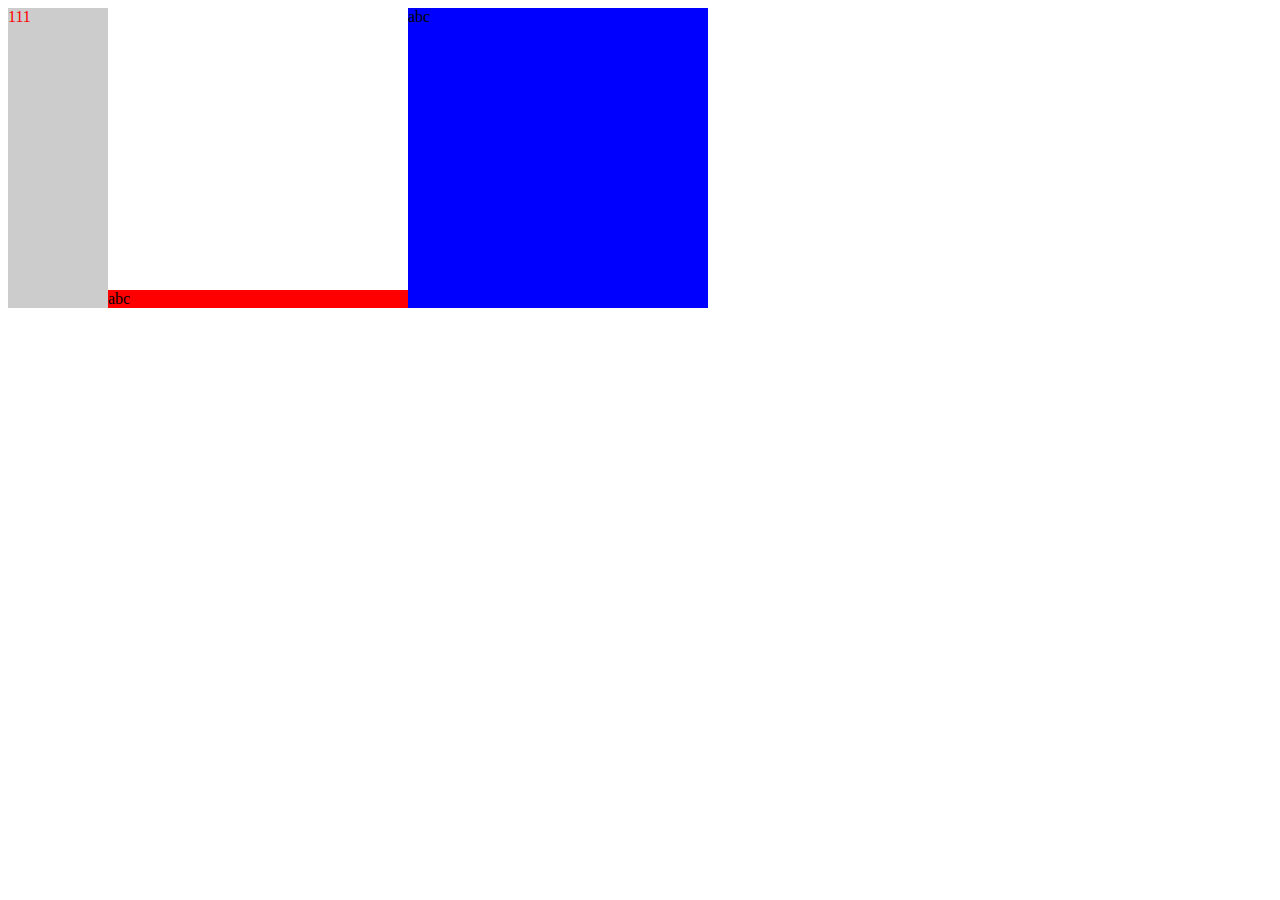
==== index.html @ fd8511f3 "asbc" ====
<!DOCTYPE html>
<html>
	<head>
		<meta charset="utf-8" />
		<title></title>
		<style>
			.box{
			
			display:flex;
			flex-flow:row nowrap;  //flex-direction
			width:50%;
			height: 300px;
			/*align-items: flex-end;*/
			
		   }
		   .box div:nth-of-type(1){
		   	   color:red;
		   	   width:100px;
		   	   background: #ccc;
		   }
		   .box div:nth-of-type(2){
		   	    width:300px;
		   		background: red;
		   	   flex:0 1 auto;
		   	   align-self: flex-end;
		   		
		   	
		   }
		    .box div:nth-of-type(3){
		    
		   		width:300px;
		   		background: blue;
		   		  flex:0 2 auto;
		   		
		   }
		</style>
		
	</head>
	<body>
		<div class="box">
			   
				<div>111</div>
				<div>abc </div>
				<div>abc</div>
	</body>
</html>
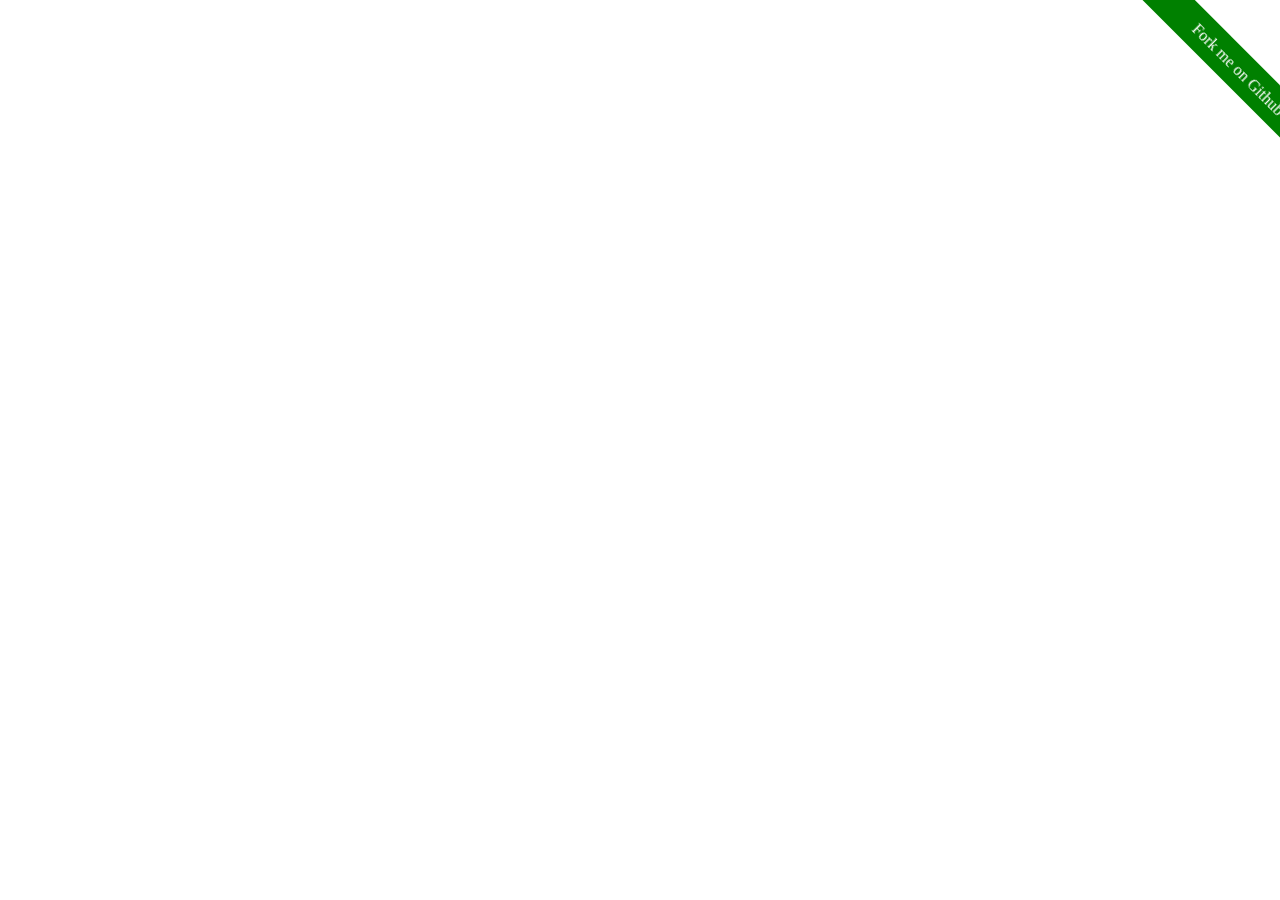
==== commit 8b32c120: "dfadsf" ====
--- a/index.html
+++ b/index.html
@@ -1,46 +1,137 @@
-<!DOCTYPE html>
+﻿<!DOCTYPE html>
 <html>
-	<head>
-		<meta charset="utf-8" />
-		<title></title>
-		<style>
-			.box{
-			
-			display:flex;
-			flex-flow:row nowrap;  //flex-direction
-			width:50%;
-			height: 300px;
-			/*align-items: flex-end;*/
-			
-		   }
-		   .box div:nth-of-type(1){
-		   	   color:red;
-		   	   width:100px;
-		   	   background: #ccc;
-		   }
-		   .box div:nth-of-type(2){
-		   	    width:300px;
-		   		background: red;
-		   	   flex:0 1 auto;
-		   	   align-self: flex-end;
-		   		
-		   	
-		   }
-		    .box div:nth-of-type(3){
-		    
-		   		width:300px;
-		   		background: blue;
-		   		  flex:0 2 auto;
-		   		
-		   }
-		</style>
-		
-	</head>
-	<body>
-		<div class="box">
-			   
-				<div>111</div>
-				<div>abc </div>
-				<div>abc</div>
-	</body>
-</html>
+<head>
+    <title>AlloyFinger</title>
+    <meta name="viewport" content="width=device-width,minimum-scale=1.0,maximum-scale=1.0,user-scalable=no"/>
+    <style>
+        .ribbon {
+            top: 3.2em;
+            right: -4.7em;
+            -webkit-transform: rotate(45deg);
+            -moz-transform: rotate(45deg);
+            -ms-transform: rotate(45deg);
+            -o-transform: rotate(45deg);
+            transform: rotate(45deg);
+            color:#fff;
+            display: block;
+            padding: .6em 3.5em;
+            position: fixed;
+            text-align: center;
+            text-decoration: none;
+            -webkit-user-select: none;
+            -moz-user-select: none;
+            -ms-user-select: none;
+            user-select: none;
+            background-color: green;
+            z-index: 10000;
+        }
+    </style>
+</head>
+<body>
+    <a href="https://github.com/AlloyTeam/AlloyFinger" class="ribbon">Fork me on Github</a>
+    <script src="../../asset/transform.js"></script>
+    <script src="../../alloy_finger.js"></script>
+    <script src="../../asset/image_loaded.js"></script>
+    <script src="../../asset/to.js"></script>
+    <div id="imgBox" style="position:fixed;width: 100%;height: 100%;left:0;top:0;
+     background:black;display: none;">
+        <img src="../../asset/cover.jpg" id="testImg" alt="" style="width: 100%;position: absolute; " />
+    </div>
+
+    <script>
+        var topPx;
+        imageLoaded("#testImg",function(w,h){
+            document.querySelector("#imgBox").style.display="block";
+            topPx=window.innerHeight/2-(h*window.innerWidth/w)/2;
+            this.style.top=topPx+"px";
+        });
+
+
+        function ease(x) {
+            return Math.sqrt(1 - Math.pow(x - 1, 2));
+        }
+
+        var el = document.getElementById("testImg");
+        Transform(el);
+        var initScale = 1;
+        new AlloyFinger(el, {
+            multipointStart: function () {
+                To.stopAll();
+                initScale = el.scaleX;
+            },
+            rotate: function (evt) {
+                el.rotateZ += evt.angle;
+            },
+            pinch: function (evt) {
+                el.scaleX = el.scaleY = initScale * evt.scale;
+            },
+            multipointEnd: function () {
+                To.stopAll();
+                if (el.scaleX < 1) {
+
+                    new To(el, "scaleX", 1, 500, ease);
+                    new To(el, "scaleY", 1, 500, ease);
+                }
+                if (el.scaleX > 2) {
+
+                    new To(el, "scaleX", 2, 500, ease);
+                    new To(el, "scaleY", 2, 500, ease);
+                }
+                var rotation = el.rotateZ % 360;
+
+                if (rotation < 0)rotation = 360 + rotation;
+                el.rotateZ=rotation;
+
+                if (rotation > 0 && rotation < 45) {
+                    new To(el, "rotateZ", 0, 500, ease);
+                } else if (rotation >= 315) {
+                    new To(el, "rotateZ", 360, 500, ease);
+                } else if (rotation >= 45 && rotation < 135) {
+                    new To(el, "rotateZ", 90, 500, ease);
+                } else if (rotation >= 135 && rotation < 225) {
+                    new To(el, "rotateZ", 180, 500, ease);
+                } else if (rotation >= 225 && rotation < 315) {
+                    new To(el, "rotateZ", 270, 500, ease);
+                }
+            },
+            pressMove: function (evt) {
+                el.translateX += evt.deltaX;
+                el.translateY += evt.deltaY;
+                evt.preventDefault();
+            },
+            tap: function (evt) {
+                //console.log(el.scaleX + "_" + el.scaleY + "_" + el.rotateZ + "_" + el.translateX + "_" + el.translateY);
+                //console.log("tap");
+            },
+            doubleTap: function (evt) {
+                To.stopAll();
+                if (el.scaleX > 1.5) {
+
+                    new To(el, "scaleX", 1, 500, ease);
+                    new To(el, "scaleY", 1, 500, ease);
+                    new To(el, "translateX", 0, 500, ease);
+                    new To(el, "translateY", 0, 500, ease);
+                } else {
+                    var box = el.getBoundingClientRect();
+                    var y = box.height - (( evt.changedTouches[0].pageY - topPx) * 2) - (box.height / 2 - ( evt.changedTouches[0].pageY - topPx));
+
+                    var x = box.width - (( evt.changedTouches[0].pageX) * 2) - (box.width / 2 - ( evt.changedTouches[0].pageX));
+                    new To(el, "scaleX", 2, 500, ease);
+                    new To(el, "scaleY", 2, 500, ease);
+                    new To(el, "translateX", x, 500, ease);
+                    new To(el, "translateY", y, 500, ease);
+                }
+                //console.log("doubleTap");
+            },
+            longTap: function (evt) {
+                //console.log("longTap");
+            },
+            swipe: function (evt) {
+                //console.log("swipe" + evt.direction);
+            }
+
+        });
+
+    </script>
+</body>
+</html>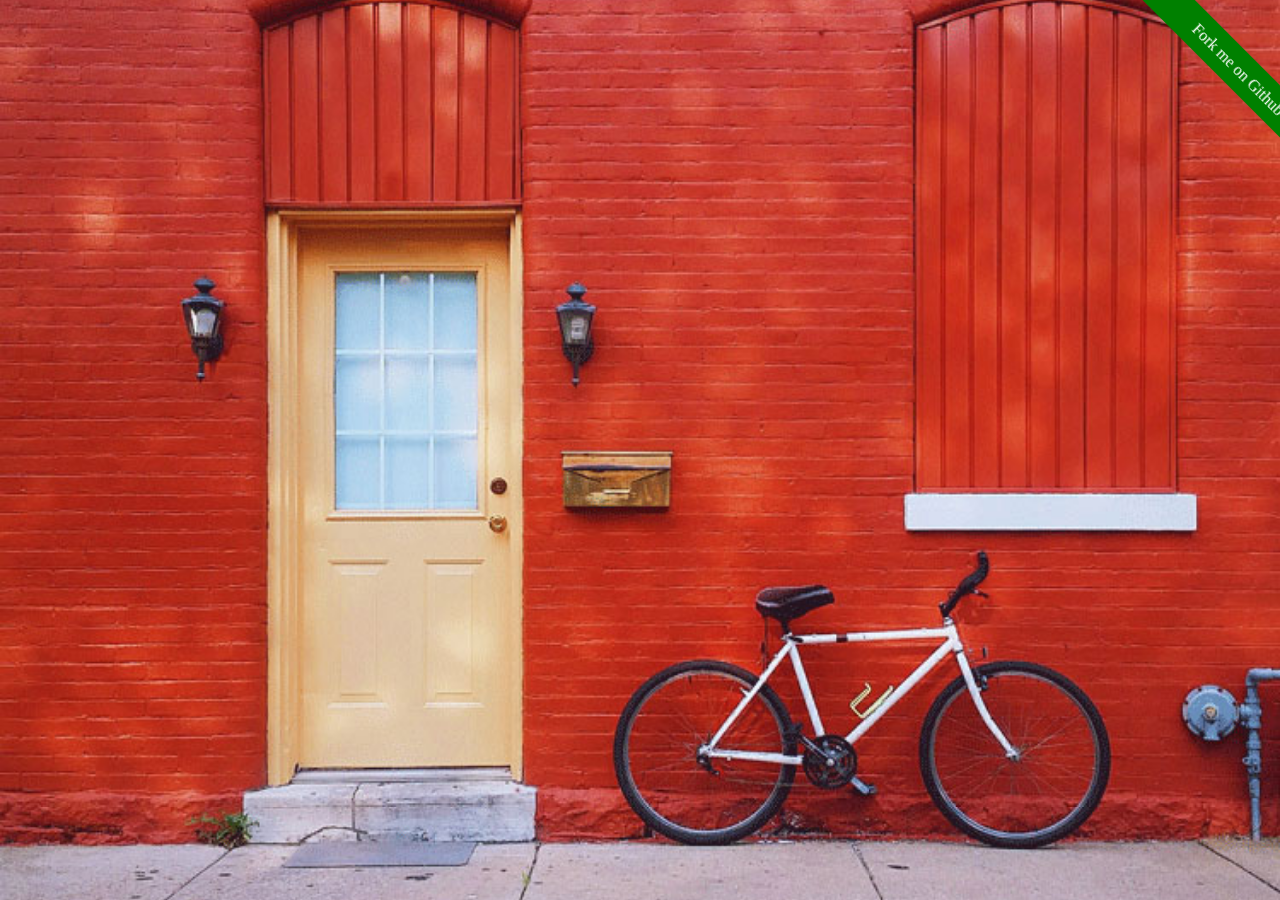
==== commit 95c4c31d: "dsfads" ====
--- a/index.html
+++ b/index.html
@@ -29,13 +29,13 @@
 </head>
 <body>
     <a href="https://github.com/AlloyTeam/AlloyFinger" class="ribbon">Fork me on Github</a>
-    <script src="../../asset/transform.js"></script>
-    <script src="../../alloy_finger.js"></script>
-    <script src="../../asset/image_loaded.js"></script>
-    <script src="../../asset/to.js"></script>
+    <script src="js/transform.js"></script>
+    <script src="js/alloy_finger.js"></script>
+    <script src="js/image_loaded.js"></script>
+    <script src="js/to.js"></script>
     <div id="imgBox" style="position:fixed;width: 100%;height: 100%;left:0;top:0;
      background:black;display: none;">
-        <img src="../../asset/cover.jpg" id="testImg" alt="" style="width: 100%;position: absolute; " />
+        <img src="cover.jpg" id="testImg" alt="" style="width: 100%;position: absolute; " />
     </div>
 
     <script>
